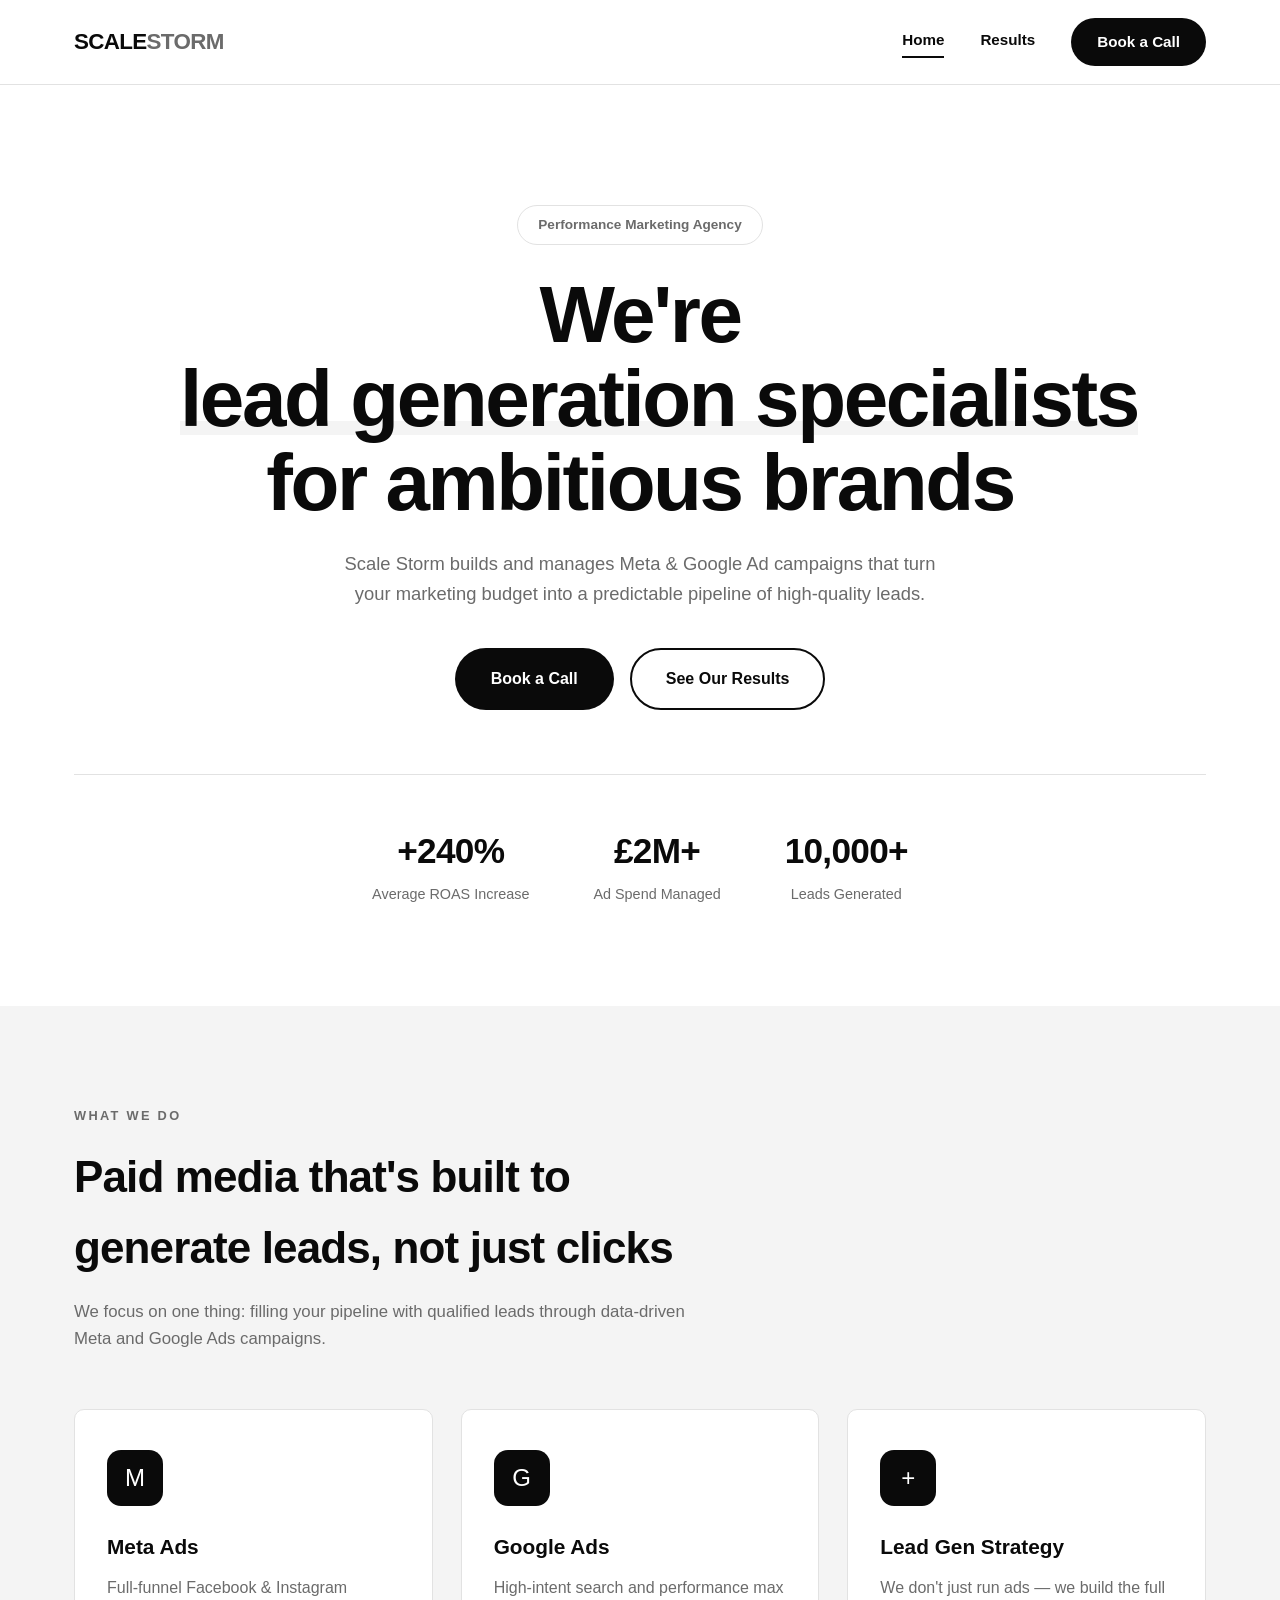
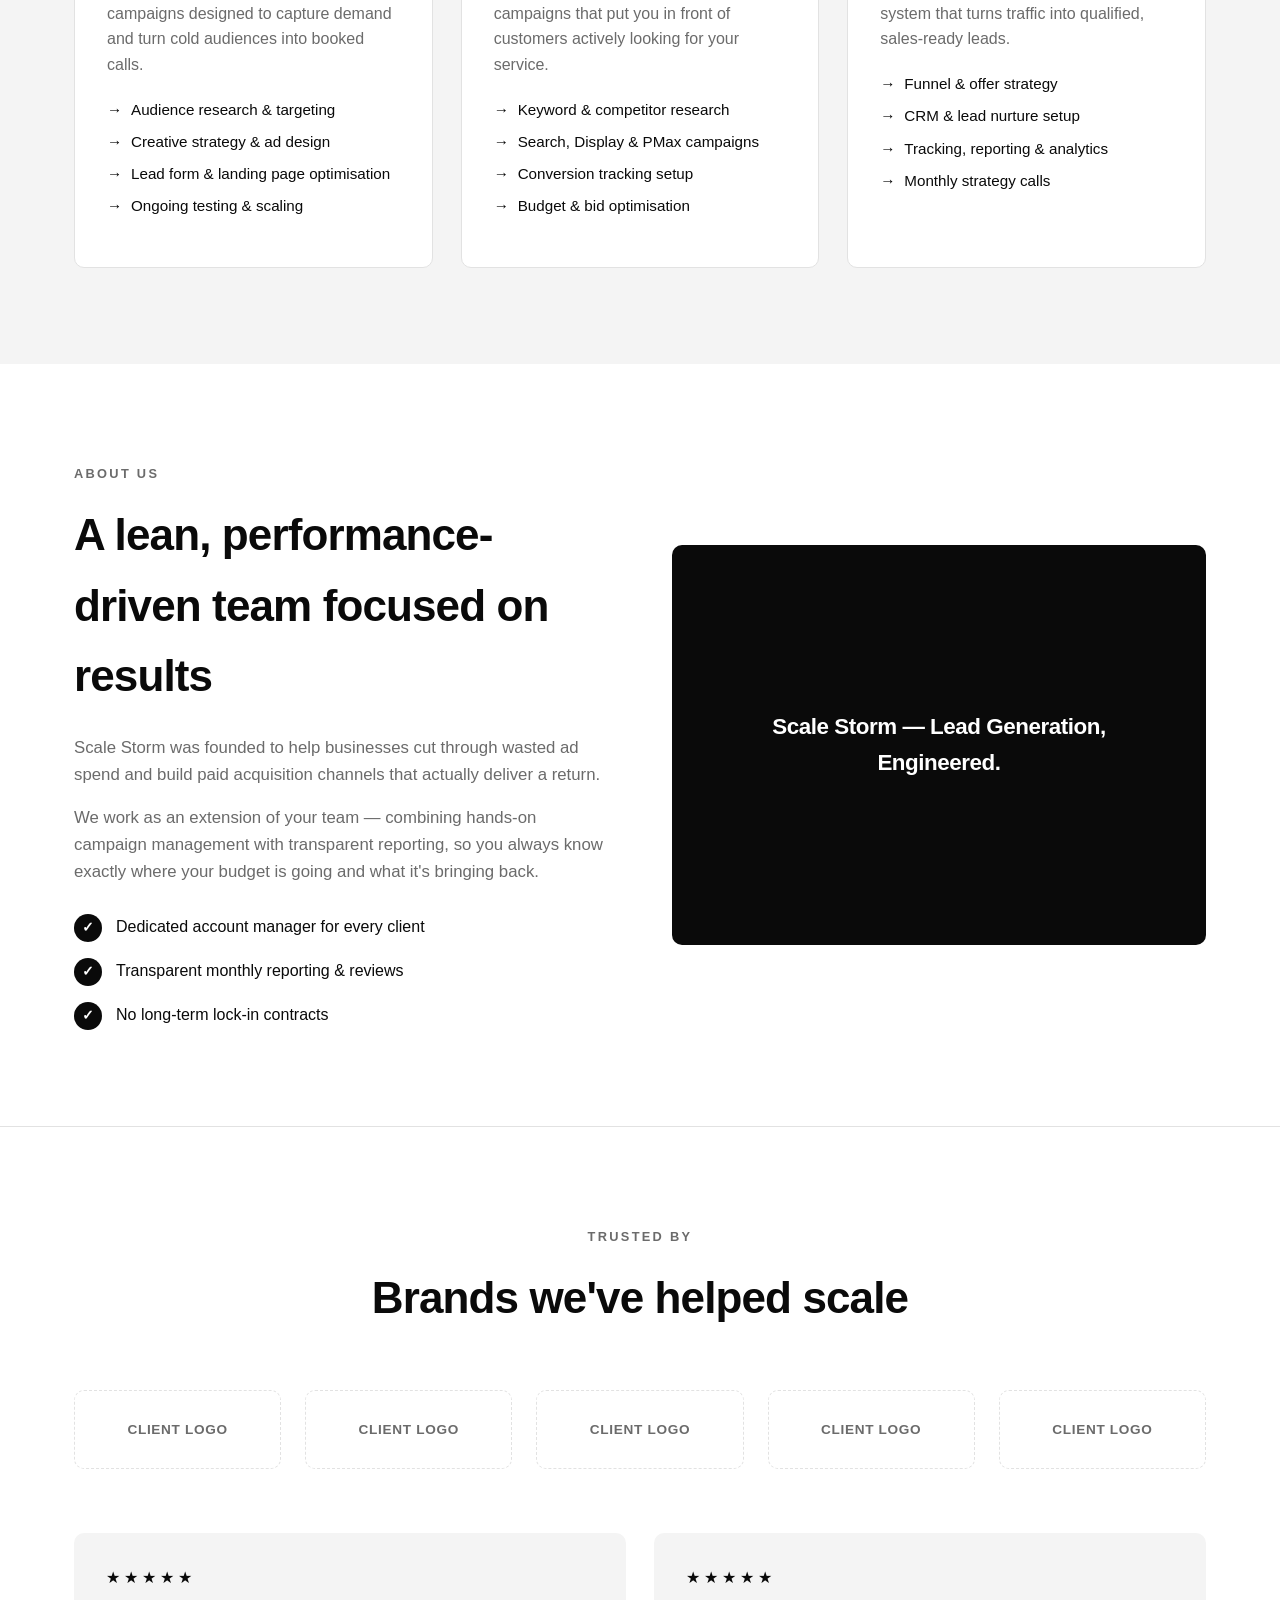
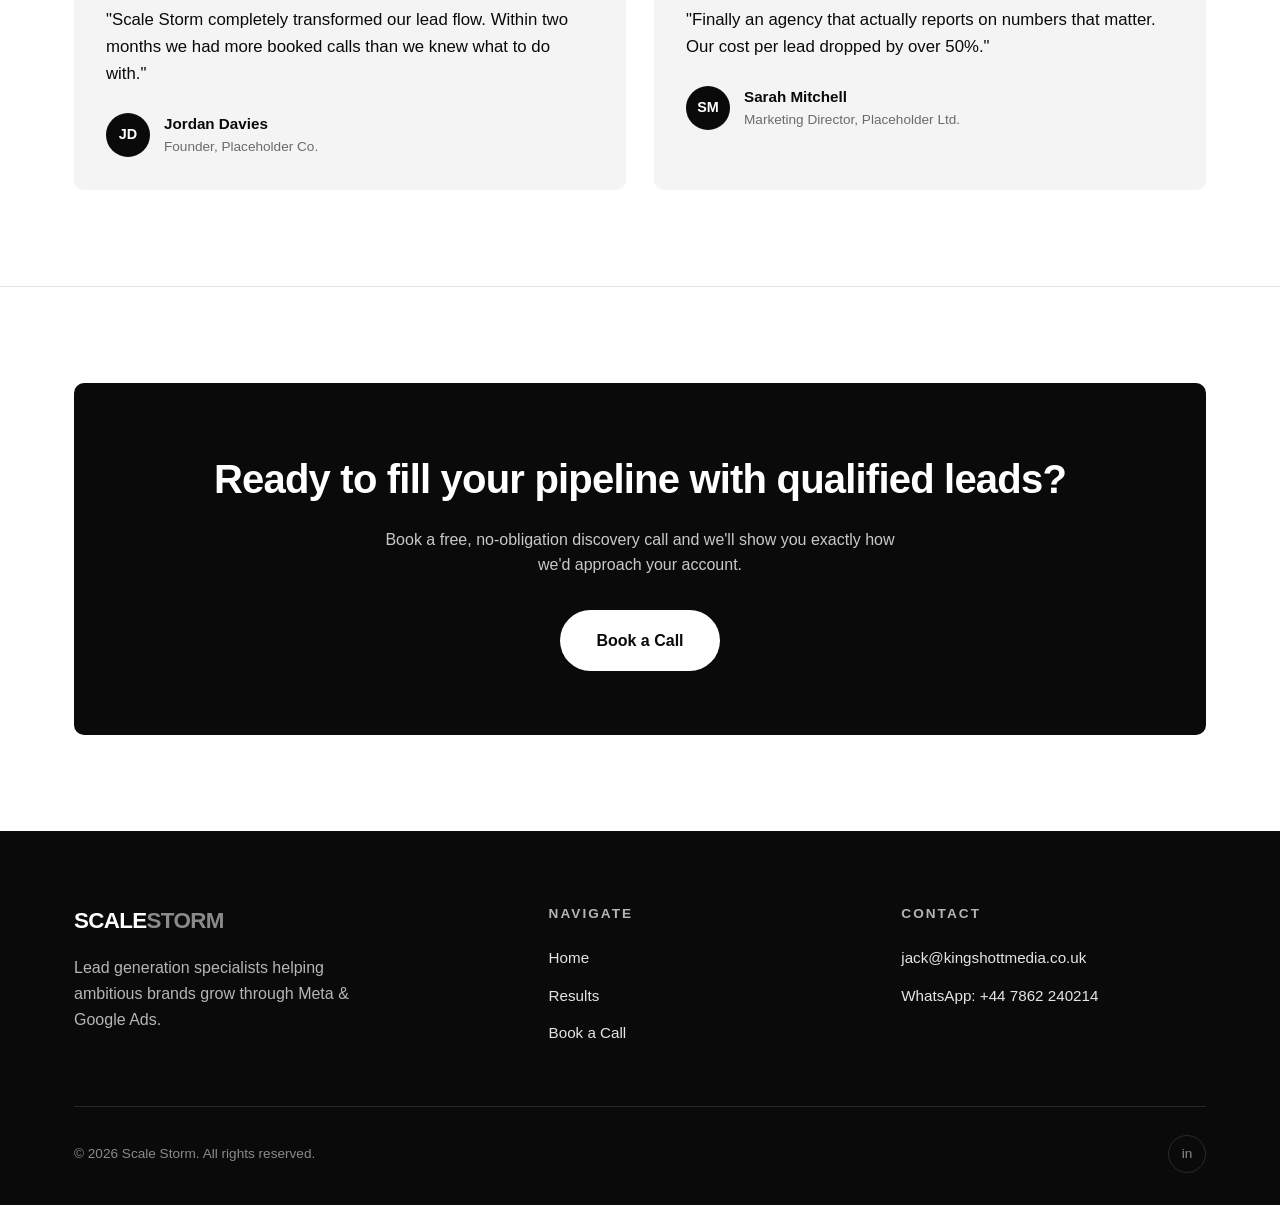
==== index.html @ 3251fc27 "Add Scale Storm marketing site (HTML/CSS/JS)" ====
<!DOCTYPE html>
<html lang="en">
<head>
  <meta charset="UTF-8" />
  <meta name="viewport" content="width=device-width, initial-scale=1.0" />
  <title>Scale Storm | Lead Generation Specialists</title>
  <meta name="description" content="Scale Storm is a lead generation agency specialising in Meta & Google Ads that turn ad spend into booked appointments." />
  <link rel="stylesheet" href="css/styles.css" />
</head>
<body>

  <!-- Header -->
  <header class="site-header">
    <nav class="navbar">
      <a href="index.html" class="logo">Scale<span>Storm</span></a>
      <div class="nav-links">
        <a href="index.html">Home</a>
        <a href="results.html">Results</a>
        <a href="book.html" class="btn btn-primary">Book a Call</a>
      </div>
      <button class="nav-toggle" aria-label="Toggle navigation">
        <span></span><span></span><span></span>
      </button>
    </nav>
  </header>

  <!-- Hero -->
  <section class="hero">
    <div class="container">
      <span class="hero-tag">Performance Marketing Agency</span>
      <h1>We're <span class="highlight">lead generation specialists</span> for ambitious brands</h1>
      <p class="hero-sub">
        Scale Storm builds and manages Meta &amp; Google Ad campaigns that turn your
        marketing budget into a predictable pipeline of high-quality leads.
      </p>
      <div class="hero-actions">
        <a href="book.html" class="btn btn-primary">Book a Call</a>
        <a href="results.html" class="btn btn-outline">See Our Results</a>
      </div>
      <div class="hero-stats">
        <div>
          <div class="stat-number">+240%</div>
          <div class="stat-label">Average ROAS Increase</div>
        </div>
        <div>
          <div class="stat-number">£2M+</div>
          <div class="stat-label">Ad Spend Managed</div>
        </div>
        <div>
          <div class="stat-number">10,000+</div>
          <div class="stat-label">Leads Generated</div>
        </div>
      </div>
    </div>
  </section>

  <!-- Services -->
  <section class="services" id="services">
    <div class="container">
      <div class="section-header">
        <span class="section-tag">What We Do</span>
        <h2>Paid media that's built to generate leads, not just clicks</h2>
        <p>
          We focus on one thing: filling your pipeline with qualified leads through
          data-driven Meta and Google Ads campaigns.
        </p>
      </div>

      <div class="services-grid">
        <div class="service-card">
          <div class="service-icon">M</div>
          <h3>Meta Ads</h3>
          <p>
            Full-funnel Facebook &amp; Instagram campaigns designed to capture demand
            and turn cold audiences into booked calls.
          </p>
          <ul>
            <li>Audience research &amp; targeting</li>
            <li>Creative strategy &amp; ad design</li>
            <li>Lead form &amp; landing page optimisation</li>
            <li>Ongoing testing &amp; scaling</li>
          </ul>
        </div>

        <div class="service-card">
          <div class="service-icon">G</div>
          <h3>Google Ads</h3>
          <p>
            High-intent search and performance max campaigns that put you in front
            of customers actively looking for your service.
          </p>
          <ul>
            <li>Keyword &amp; competitor research</li>
            <li>Search, Display &amp; PMax campaigns</li>
            <li>Conversion tracking setup</li>
            <li>Budget &amp; bid optimisation</li>
          </ul>
        </div>

        <div class="service-card">
          <div class="service-icon">+</div>
          <h3>Lead Gen Strategy</h3>
          <p>
            We don't just run ads — we build the full system that turns traffic into
            qualified, sales-ready leads.
          </p>
          <ul>
            <li>Funnel &amp; offer strategy</li>
            <li>CRM &amp; lead nurture setup</li>
            <li>Tracking, reporting &amp; analytics</li>
            <li>Monthly strategy calls</li>
          </ul>
        </div>
      </div>
    </div>
  </section>

  <!-- About -->
  <section class="about" id="about">
    <div class="container">
      <div class="about-grid">
        <div class="about-content">
          <span class="section-tag">About Us</span>
          <h2>A lean, performance-driven team focused on results</h2>
          <p>
            Scale Storm was founded to help businesses cut through wasted ad spend and
            build paid acquisition channels that actually deliver a return.
          </p>
          <p>
            We work as an extension of your team — combining hands-on campaign
            management with transparent reporting, so you always know exactly where
            your budget is going and what it's bringing back.
          </p>
          <div class="about-points">
            <div class="about-point">
              <span class="check">&#10003;</span>
              <span>Dedicated account manager for every client</span>
            </div>
            <div class="about-point">
              <span class="check">&#10003;</span>
              <span>Transparent monthly reporting &amp; reviews</span>
            </div>
            <div class="about-point">
              <span class="check">&#10003;</span>
              <span>No long-term lock-in contracts</span>
            </div>
          </div>
        </div>
        <div class="about-visual">
          Scale Storm — Lead Generation, Engineered.
        </div>
      </div>
    </div>
  </section>

  <!-- Logos / Testimonials -->
  <section class="logos">
    <div class="container">
      <div class="section-header center">
        <span class="section-tag">Trusted By</span>
        <h2>Brands we've helped scale</h2>
      </div>
      <div class="logos-grid">
        <div class="logo-placeholder">Client Logo</div>
        <div class="logo-placeholder">Client Logo</div>
        <div class="logo-placeholder">Client Logo</div>
        <div class="logo-placeholder">Client Logo</div>
        <div class="logo-placeholder">Client Logo</div>
      </div>

      <div class="testimonials">
        <div class="testimonial-card">
          <div class="stars">&#9733;&#9733;&#9733;&#9733;&#9733;</div>
          <p>
            "Scale Storm completely transformed our lead flow. Within two months we
            had more booked calls than we knew what to do with."
          </p>
          <div class="testimonial-author">
            <div class="author-avatar">JD</div>
            <div>
              <div class="author-name">Jordan Davies</div>
              <div class="author-role">Founder, Placeholder Co.</div>
            </div>
          </div>
        </div>

        <div class="testimonial-card">
          <div class="stars">&#9733;&#9733;&#9733;&#9733;&#9733;</div>
          <p>
            "Finally an agency that actually reports on numbers that matter. Our cost
            per lead dropped by over 50%."
          </p>
          <div class="testimonial-author">
            <div class="author-avatar">SM</div>
            <div>
              <div class="author-name">Sarah Mitchell</div>
              <div class="author-role">Marketing Director, Placeholder Ltd.</div>
            </div>
          </div>
        </div>
      </div>
    </div>
  </section>

  <!-- CTA -->
  <section class="cta">
    <div class="container">
      <div class="cta-banner">
        <h2>Ready to fill your pipeline with qualified leads?</h2>
        <p>Book a free, no-obligation discovery call and we'll show you exactly how we'd approach your account.</p>
        <a href="book.html" class="btn btn-light">Book a Call</a>
      </div>
    </div>
  </section>

  <!-- Footer -->
  <footer class="site-footer">
    <div class="container">
      <div class="footer-grid">
        <div class="footer-brand">
          <a href="index.html" class="logo">Scale<span>Storm</span></a>
          <p>Lead generation specialists helping ambitious brands grow through Meta &amp; Google Ads.</p>
        </div>
        <div class="footer-col">
          <h4>Navigate</h4>
          <ul>
            <li><a href="index.html">Home</a></li>
            <li><a href="results.html">Results</a></li>
            <li><a href="book.html">Book a Call</a></li>
          </ul>
        </div>
        <div class="footer-col">
          <h4>Contact</h4>
          <ul>
            <li><a href="mailto:jack@kingshottmedia.co.uk">jack@kingshottmedia.co.uk</a></li>
            <li><a href="https://wa.me/447862240214" target="_blank" rel="noopener">WhatsApp: +44 7862 240214</a></li>
          </ul>
        </div>
      </div>
      <div class="footer-bottom">
        <p>&copy; <span id="year"></span> Scale Storm. All rights reserved.</p>
        <div class="footer-socials">
          <a href="https://www.linkedin.com/in/jack-k-774316a1/" target="_blank" rel="noopener" aria-label="LinkedIn">in</a>
        </div>
      </div>
    </div>
  </footer>

  <script src="js/main.js"></script>
  <script>document.getElementById('year').textContent = new Date().getFullYear();</script>
</body>
</html>
---- css/styles.css ----
/* ===========================
   Scale Storm – Global Styles
   =========================== */

:root {
  --color-black: #0a0a0a;
  --color-dark: #161616;
  --color-grey: #6b6b6b;
  --color-light-grey: #f4f4f4;
  --color-border: #e2e2e2;
  --color-white: #ffffff;
  --max-width: 1180px;
  --radius: 10px;
  --transition: 0.25s ease;
  --font-main: 'Inter', -apple-system, BlinkMacSystemFont, 'Segoe UI', Roboto, Helvetica, Arial, sans-serif;
}

* {
  margin: 0;
  padding: 0;
  box-sizing: border-box;
}

html {
  scroll-behavior: smooth;
}

body {
  font-family: var(--font-main);
  color: var(--color-black);
  background: var(--color-white);
  line-height: 1.6;
  -webkit-font-smoothing: antialiased;
}

img {
  max-width: 100%;
  display: block;
}

a {
  text-decoration: none;
  color: inherit;
}

ul {
  list-style: none;
}

.container {
  max-width: var(--max-width);
  margin: 0 auto;
  padding: 0 24px;
}

section {
  padding: 96px 0;
}

.section-tag {
  display: inline-block;
  font-size: 0.8rem;
  letter-spacing: 0.18em;
  text-transform: uppercase;
  color: var(--color-grey);
  font-weight: 600;
  margin-bottom: 16px;
}

.section-header {
  max-width: 640px;
  margin-bottom: 56px;
}

.section-header h2 {
  font-size: clamp(2rem, 4vw, 2.75rem);
  font-weight: 800;
  letter-spacing: -0.02em;
  margin-bottom: 16px;
}

.section-header p {
  color: var(--color-grey);
  font-size: 1.05rem;
}

.center {
  text-align: center;
  margin-left: auto;
  margin-right: auto;
}

/* ===========================
   Buttons
   =========================== */

.btn {
  display: inline-flex;
  align-items: center;
  justify-content: center;
  gap: 8px;
  padding: 16px 34px;
  border-radius: 100px;
  font-weight: 600;
  font-size: 1rem;
  border: 2px solid transparent;
  cursor: pointer;
  transition: all var(--transition);
  white-space: nowrap;
}

.btn-primary {
  background: var(--color-black);
  color: var(--color-white);
}

.btn-primary:hover {
  background: var(--color-white);
  color: var(--color-black);
  border-color: var(--color-black);
}

.btn-outline {
  background: transparent;
  color: var(--color-black);
  border-color: var(--color-black);
}

.btn-outline:hover {
  background: var(--color-black);
  color: var(--color-white);
}

.btn-light {
  background: var(--color-white);
  color: var(--color-black);
}

.btn-light:hover {
  background: var(--color-black);
  color: var(--color-white);
  border-color: var(--color-white);
}

/* ===========================
   Header / Navbar
   =========================== */

.site-header {
  position: sticky;
  top: 0;
  z-index: 1000;
  background: rgba(255, 255, 255, 0.85);
  backdrop-filter: blur(12px);
  border-bottom: 1px solid var(--color-border);
}

.navbar {
  display: flex;
  align-items: center;
  justify-content: space-between;
  padding: 18px 24px;
  max-width: var(--max-width);
  margin: 0 auto;
}

.logo {
  font-size: 1.4rem;
  font-weight: 900;
  letter-spacing: -0.03em;
  text-transform: uppercase;
}

.logo span {
  color: var(--color-grey);
}

.nav-links {
  display: flex;
  align-items: center;
  gap: 36px;
}

.nav-links a {
  font-weight: 600;
  font-size: 0.95rem;
  position: relative;
  padding-bottom: 4px;
  transition: color var(--transition);
}

.nav-links a::after {
  content: '';
  position: absolute;
  left: 0;
  bottom: -2px;
  width: 0;
  height: 2px;
  background: var(--color-black);
  transition: width var(--transition);
}

.nav-links a:hover::after,
.nav-links a.active::after {
  width: 100%;
}

.nav-links .btn {
  padding: 10px 24px;
}

.nav-toggle {
  display: none;
  flex-direction: column;
  gap: 5px;
  background: none;
  border: none;
  cursor: pointer;
  padding: 8px;
}

.nav-toggle span {
  display: block;
  width: 24px;
  height: 2px;
  background: var(--color-black);
  transition: all var(--transition);
}

/* ===========================
   Hero
   =========================== */

.hero {
  padding: 120px 0 100px;
  text-align: center;
}

.hero-tag {
  display: inline-block;
  border: 1px solid var(--color-border);
  border-radius: 100px;
  padding: 8px 20px;
  font-size: 0.85rem;
  font-weight: 600;
  margin-bottom: 28px;
  color: var(--color-grey);
}

.hero h1 {
  font-size: clamp(2.6rem, 7vw, 5rem);
  font-weight: 900;
  letter-spacing: -0.03em;
  line-height: 1.05;
  max-width: 920px;
  margin: 0 auto 24px;
}

.hero h1 .highlight {
  position: relative;
  white-space: nowrap;
}

.hero h1 .highlight::after {
  content: '';
  position: absolute;
  left: 0;
  bottom: 8px;
  width: 100%;
  height: 14px;
  background: var(--color-light-grey);
  z-index: -1;
}

.hero-sub {
  max-width: 620px;
  margin: 0 auto 40px;
  font-size: 1.15rem;
  color: var(--color-grey);
}

.hero-actions {
  display: flex;
  justify-content: center;
  gap: 16px;
  flex-wrap: wrap;
  margin-bottom: 64px;
}

.hero-stats {
  display: flex;
  justify-content: center;
  gap: 64px;
  flex-wrap: wrap;
  border-top: 1px solid var(--color-border);
  padding-top: 48px;
}

.hero-stats .stat-number {
  font-size: 2.2rem;
  font-weight: 900;
  letter-spacing: -0.02em;
}

.hero-stats .stat-label {
  color: var(--color-grey);
  font-size: 0.9rem;
  margin-top: 4px;
}

/* ===========================
   Services
   =========================== */

.services {
  background: var(--color-light-grey);
}

.services-grid {
  display: grid;
  grid-template-columns: repeat(auto-fit, minmax(280px, 1fr));
  gap: 28px;
}

.service-card {
  background: var(--color-white);
  border: 1px solid var(--color-border);
  border-radius: var(--radius);
  padding: 40px 32px;
  transition: transform var(--transition), box-shadow var(--transition);
}

.service-card:hover {
  transform: translateY(-6px);
  box-shadow: 0 16px 40px rgba(0, 0, 0, 0.08);
}

.service-icon {
  width: 56px;
  height: 56px;
  border-radius: 14px;
  background: var(--color-black);
  color: var(--color-white);
  display: flex;
  align-items: center;
  justify-content: center;
  font-size: 1.5rem;
  margin-bottom: 24px;
}

.service-card h3 {
  font-size: 1.3rem;
  font-weight: 800;
  margin-bottom: 12px;
}

.service-card p {
  color: var(--color-grey);
  margin-bottom: 20px;
}

.service-card ul li {
  position: relative;
  padding-left: 24px;
  margin-bottom: 8px;
  font-size: 0.95rem;
}

.service-card ul li::before {
  content: '\2192';
  position: absolute;
  left: 0;
  font-weight: 700;
}

/* ===========================
   About
   =========================== */

.about-grid {
  display: grid;
  grid-template-columns: 1fr 1fr;
  gap: 64px;
  align-items: center;
}

.about-content h2 {
  font-size: clamp(2rem, 4vw, 2.75rem);
  font-weight: 800;
  letter-spacing: -0.02em;
  margin-bottom: 24px;
}

.about-content p {
  color: var(--color-grey);
  margin-bottom: 16px;
  font-size: 1.05rem;
}

.about-points {
  margin-top: 28px;
  display: grid;
  gap: 16px;
}

.about-point {
  display: flex;
  align-items: flex-start;
  gap: 14px;
}

.about-point .check {
  flex-shrink: 0;
  width: 28px;
  height: 28px;
  border-radius: 50%;
  background: var(--color-black);
  color: var(--color-white);
  display: flex;
  align-items: center;
  justify-content: center;
  font-size: 0.85rem;
  font-weight: 700;
}

.about-visual {
  background: var(--color-black);
  border-radius: var(--radius);
  aspect-ratio: 4 / 3;
  display: flex;
  align-items: center;
  justify-content: center;
  color: var(--color-white);
  font-weight: 900;
  font-size: 1.4rem;
  letter-spacing: -0.02em;
  text-align: center;
  padding: 40px;
}

/* ===========================
   Logos / Testimonials
   =========================== */

.logos {
  border-top: 1px solid var(--color-border);
  border-bottom: 1px solid var(--color-border);
}

.logos-grid {
  display: grid;
  grid-template-columns: repeat(auto-fit, minmax(140px, 1fr));
  gap: 24px;
  align-items: center;
}

.logo-placeholder {
  border: 1px dashed var(--color-border);
  border-radius: var(--radius);
  padding: 28px 16px;
  text-align: center;
  font-weight: 700;
  color: var(--color-grey);
  letter-spacing: 0.05em;
  text-transform: uppercase;
  font-size: 0.85rem;
}

.testimonials {
  margin-top: 64px;
  display: grid;
  grid-template-columns: repeat(auto-fit, minmax(300px, 1fr));
  gap: 28px;
}

.testimonial-card {
  background: var(--color-light-grey);
  border-radius: var(--radius);
  padding: 32px;
}

.testimonial-card .stars {
  color: var(--color-black);
  margin-bottom: 16px;
  letter-spacing: 4px;
}

.testimonial-card p {
  font-size: 1.05rem;
  margin-bottom: 24px;
}

.testimonial-author {
  display: flex;
  align-items: center;
  gap: 14px;
}

.author-avatar {
  width: 44px;
  height: 44px;
  border-radius: 50%;
  background: var(--color-black);
  color: var(--color-white);
  display: flex;
  align-items: center;
  justify-content: center;
  font-weight: 700;
  font-size: 0.9rem;
  flex-shrink: 0;
}

.author-name {
  font-weight: 700;
  font-size: 0.95rem;
}

.author-role {
  color: var(--color-grey);
  font-size: 0.85rem;
}

/* ===========================
   CTA Banner
   =========================== */

.cta-banner {
  background: var(--color-black);
  color: var(--color-white);
  border-radius: var(--radius);
  padding: 64px 40px;
  text-align: center;
}

.cta-banner h2 {
  font-size: clamp(1.8rem, 4vw, 2.5rem);
  font-weight: 800;
  letter-spacing: -0.02em;
  margin-bottom: 16px;
}

.cta-banner p {
  color: #c9c9c9;
  max-width: 540px;
  margin: 0 auto 32px;
}

/* ===========================
   Page Hero (inner pages)
   =========================== */

.page-hero {
  padding: 80px 0 60px;
  text-align: center;
  border-bottom: 1px solid var(--color-border);
}

.page-hero h1 {
  font-size: clamp(2.4rem, 6vw, 3.8rem);
  font-weight: 900;
  letter-spacing: -0.03em;
  margin-bottom: 16px;
}

.page-hero p {
  max-width: 600px;
  margin: 0 auto;
  color: var(--color-grey);
  font-size: 1.1rem;
}

/* ===========================
   Stat Highlights (Results)
   =========================== */

.stats-grid {
  display: grid;
  grid-template-columns: repeat(auto-fit, minmax(220px, 1fr));
  gap: 24px;
}

.stat-card {
  border: 1px solid var(--color-border);
  border-radius: var(--radius);
  padding: 36px 24px;
  text-align: center;
}

.stat-card .stat-number {
  font-size: 2.6rem;
  font-weight: 900;
  letter-spacing: -0.02em;
  margin-bottom: 8px;
}

.stat-card .stat-label {
  color: var(--color-grey);
  font-size: 0.95rem;
}

/* ===========================
   Case Studies
   =========================== */

.case-studies {
  background: var(--color-light-grey);
}

.case-grid {
  display: grid;
  grid-template-columns: repeat(auto-fit, minmax(340px, 1fr));
  gap: 28px;
}

.case-card {
  background: var(--color-white);
  border: 1px solid var(--color-border);
  border-radius: var(--radius);
  overflow: hidden;
  display: flex;
  flex-direction: column;
}

.case-card-header {
  background: var(--color-black);
  color: var(--color-white);
  padding: 28px 32px;
}

.case-card-header .industry-tag {
  font-size: 0.75rem;
  text-transform: uppercase;
  letter-spacing: 0.15em;
  color: #b5b5b5;
  margin-bottom: 8px;
  display: block;
}

.case-card-header h3 {
  font-size: 1.4rem;
  font-weight: 800;
}

.case-card-body {
  padding: 32px;
  flex: 1;
  display: flex;
  flex-direction: column;
  gap: 20px;
}

.case-block h4 {
  font-size: 0.8rem;
  text-transform: uppercase;
  letter-spacing: 0.12em;
  color: var(--color-grey);
  margin-bottom: 8px;
  font-weight: 700;
}

.case-block p {
  font-size: 0.98rem;
}

.case-metrics {
  display: grid;
  grid-template-columns: repeat(3, 1fr);
  gap: 12px;
  margin-top: auto;
  padding-top: 20px;
  border-top: 1px solid var(--color-border);
}

.case-metric {
  text-align: center;
}

.case-metric .metric-number {
  font-size: 1.4rem;
  font-weight: 900;
  letter-spacing: -0.02em;
}

.case-metric .metric-label {
  font-size: 0.78rem;
  color: var(--color-grey);
  margin-top: 2px;
}

/* ===========================
   Booking page
   =========================== */

.booking-section {
  padding-top: 64px;
}

.booking-grid {
  display: grid;
  grid-template-columns: 1fr 1.4fr;
  gap: 48px;
  align-items: start;
}

.booking-info h2 {
  font-size: clamp(1.8rem, 4vw, 2.4rem);
  font-weight: 800;
  letter-spacing: -0.02em;
  margin-bottom: 20px;
}

.booking-info p {
  color: var(--color-grey);
  margin-bottom: 24px;
}

.booking-list {
  display: grid;
  gap: 16px;
  margin-bottom: 32px;
}

.booking-list li {
  display: flex;
  align-items: flex-start;
  gap: 14px;
  font-weight: 600;
}

.booking-list .check {
  flex-shrink: 0;
  width: 28px;
  height: 28px;
  border-radius: 50%;
  background: var(--color-black);
  color: var(--color-white);
  display: flex;
  align-items: center;
  justify-content: center;
  font-size: 0.85rem;
  font-weight: 700;
}

.calendly-wrapper {
  border: 1px solid var(--color-border);
  border-radius: var(--radius);
  overflow: hidden;
  min-height: 700px;
}

.calendly-inline-widget {
  min-width: 280px;
  height: 700px;
}

/* ===========================
   Footer
   =========================== */

.site-footer {
  background: var(--color-black);
  color: var(--color-white);
  padding: 72px 0 32px;
}

.footer-grid {
  display: grid;
  grid-template-columns: 1.4fr 1fr 1fr;
  gap: 48px;
  margin-bottom: 48px;
}

.footer-brand .logo {
  color: var(--color-white);
  margin-bottom: 16px;
  display: inline-block;
}

.footer-brand .logo span {
  color: #8a8a8a;
}

.footer-brand p {
  color: #b5b5b5;
  max-width: 320px;
}

.footer-col h4 {
  font-size: 0.85rem;
  text-transform: uppercase;
  letter-spacing: 0.15em;
  margin-bottom: 20px;
  color: #b5b5b5;
}

.footer-col ul li {
  margin-bottom: 12px;
}

.footer-col a {
  color: #e5e5e5;
  transition: color var(--transition);
  font-size: 0.95rem;
}

.footer-col a:hover {
  color: var(--color-white);
  text-decoration: underline;
}

.footer-bottom {
  border-top: 1px solid #2a2a2a;
  padding-top: 28px;
  display: flex;
  justify-content: space-between;
  align-items: center;
  flex-wrap: wrap;
  gap: 16px;
  color: #8a8a8a;
  font-size: 0.85rem;
}

.footer-socials {
  display: flex;
  gap: 16px;
}

.footer-socials a {
  width: 38px;
  height: 38px;
  border: 1px solid #2a2a2a;
  border-radius: 50%;
  display: flex;
  align-items: center;
  justify-content: center;
  transition: all var(--transition);
}

.footer-socials a:hover {
  background: var(--color-white);
  color: var(--color-black);
}

/* ===========================
   Responsive
   =========================== */

@media (max-width: 900px) {
  .about-grid,
  .booking-grid {
    grid-template-columns: 1fr;
  }

  .about-visual {
    order: -1;
  }

  .footer-grid {
    grid-template-columns: 1fr 1fr;
  }

  .footer-brand {
    grid-column: span 2;
  }
}

@media (max-width: 768px) {
  section {
    padding: 64px 0;
  }

  .nav-toggle {
    display: flex;
  }

  .nav-links {
    position: absolute;
    top: 100%;
    left: 0;
    right: 0;
    background: var(--color-white);
    border-bottom: 1px solid var(--color-border);
    flex-direction: column;
    align-items: flex-start;
    gap: 0;
    padding: 0;
    max-height: 0;
    overflow: hidden;
    transition: max-height var(--transition);
  }

  .nav-links.open {
    max-height: 320px;
  }

  .nav-links a,
  .nav-links .btn {
    width: 100%;
    padding: 18px 24px;
    border-bottom: 1px solid var(--color-border);
    border-radius: 0;
  }

  .nav-links .btn {
    justify-content: flex-start;
  }

  .hero {
    padding: 72px 0 56px;
  }

  .hero-stats {
    gap: 36px;
  }

  .footer-grid {
    grid-template-columns: 1fr;
  }

  .footer-brand {
    grid-column: span 1;
  }

  .footer-bottom {
    flex-direction: column;
    align-items: flex-start;
  }

  .case-metrics {
    grid-template-columns: repeat(3, 1fr);
  }
}
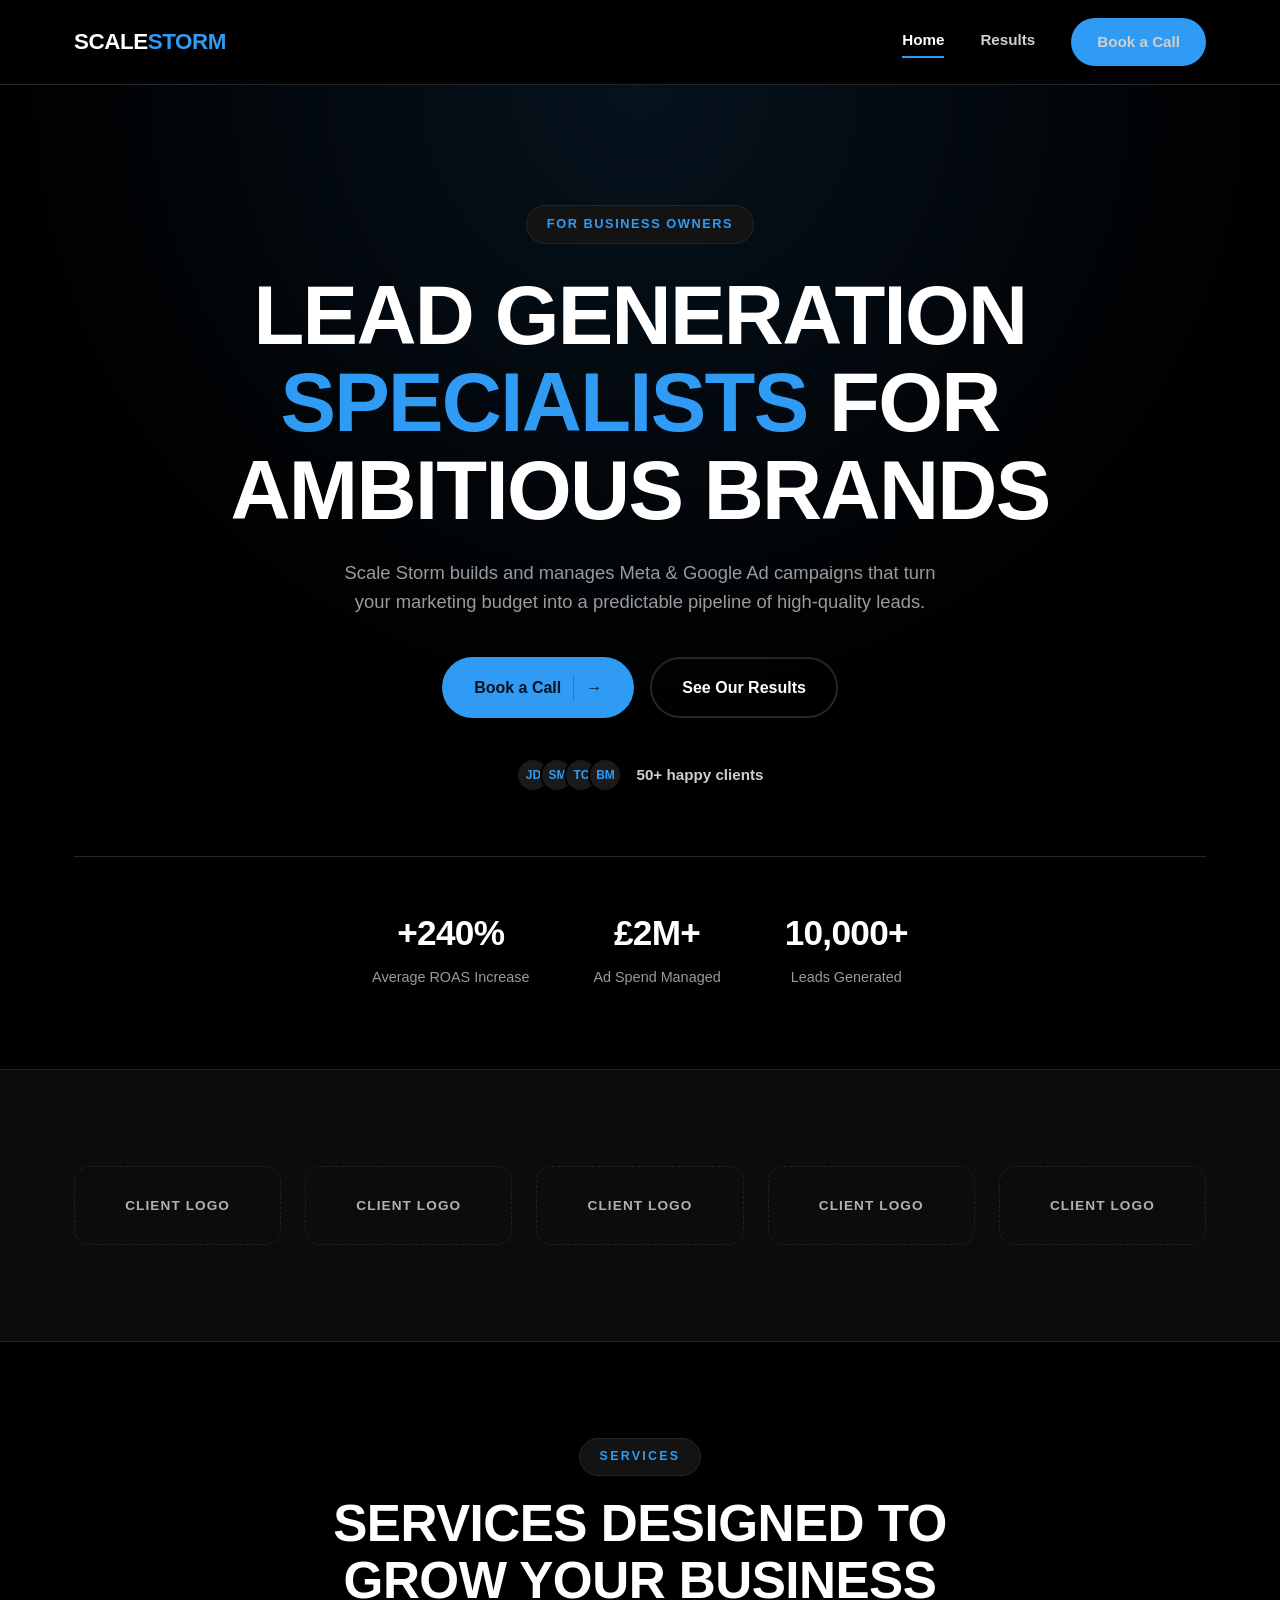
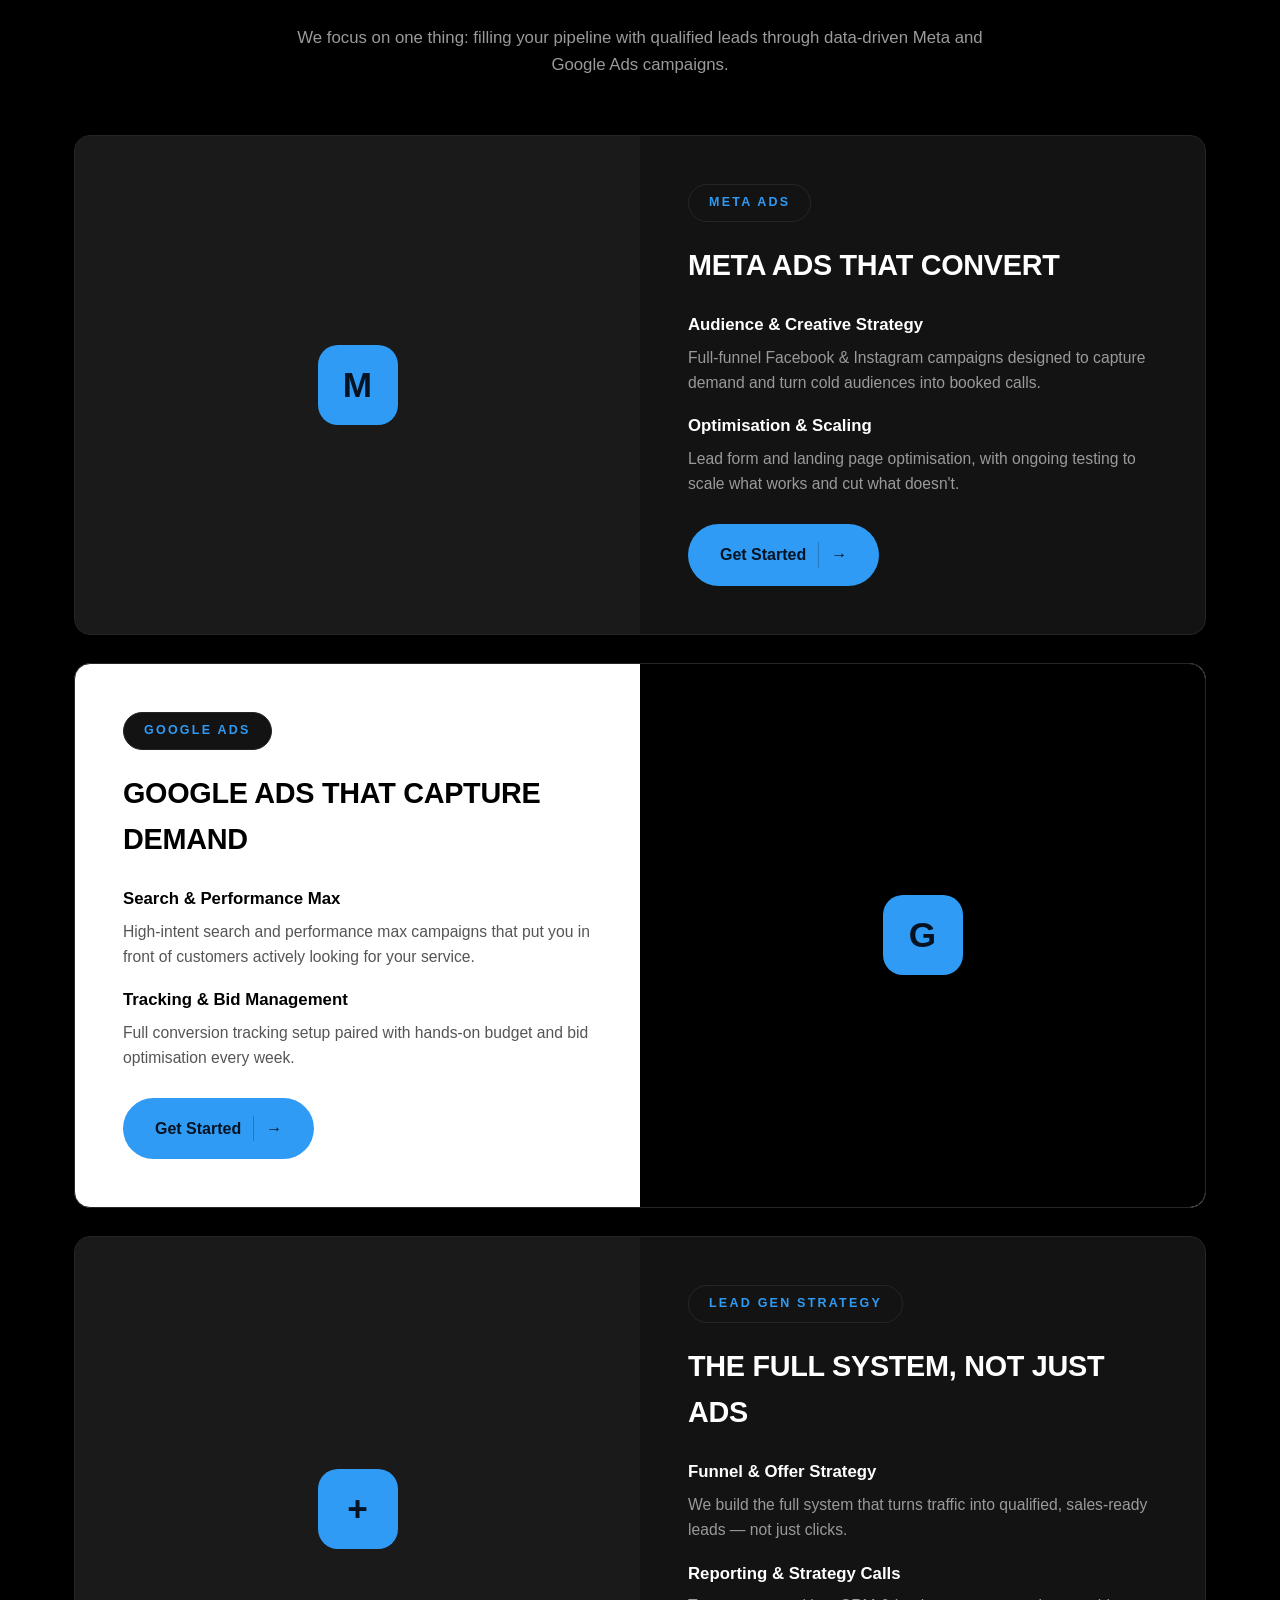
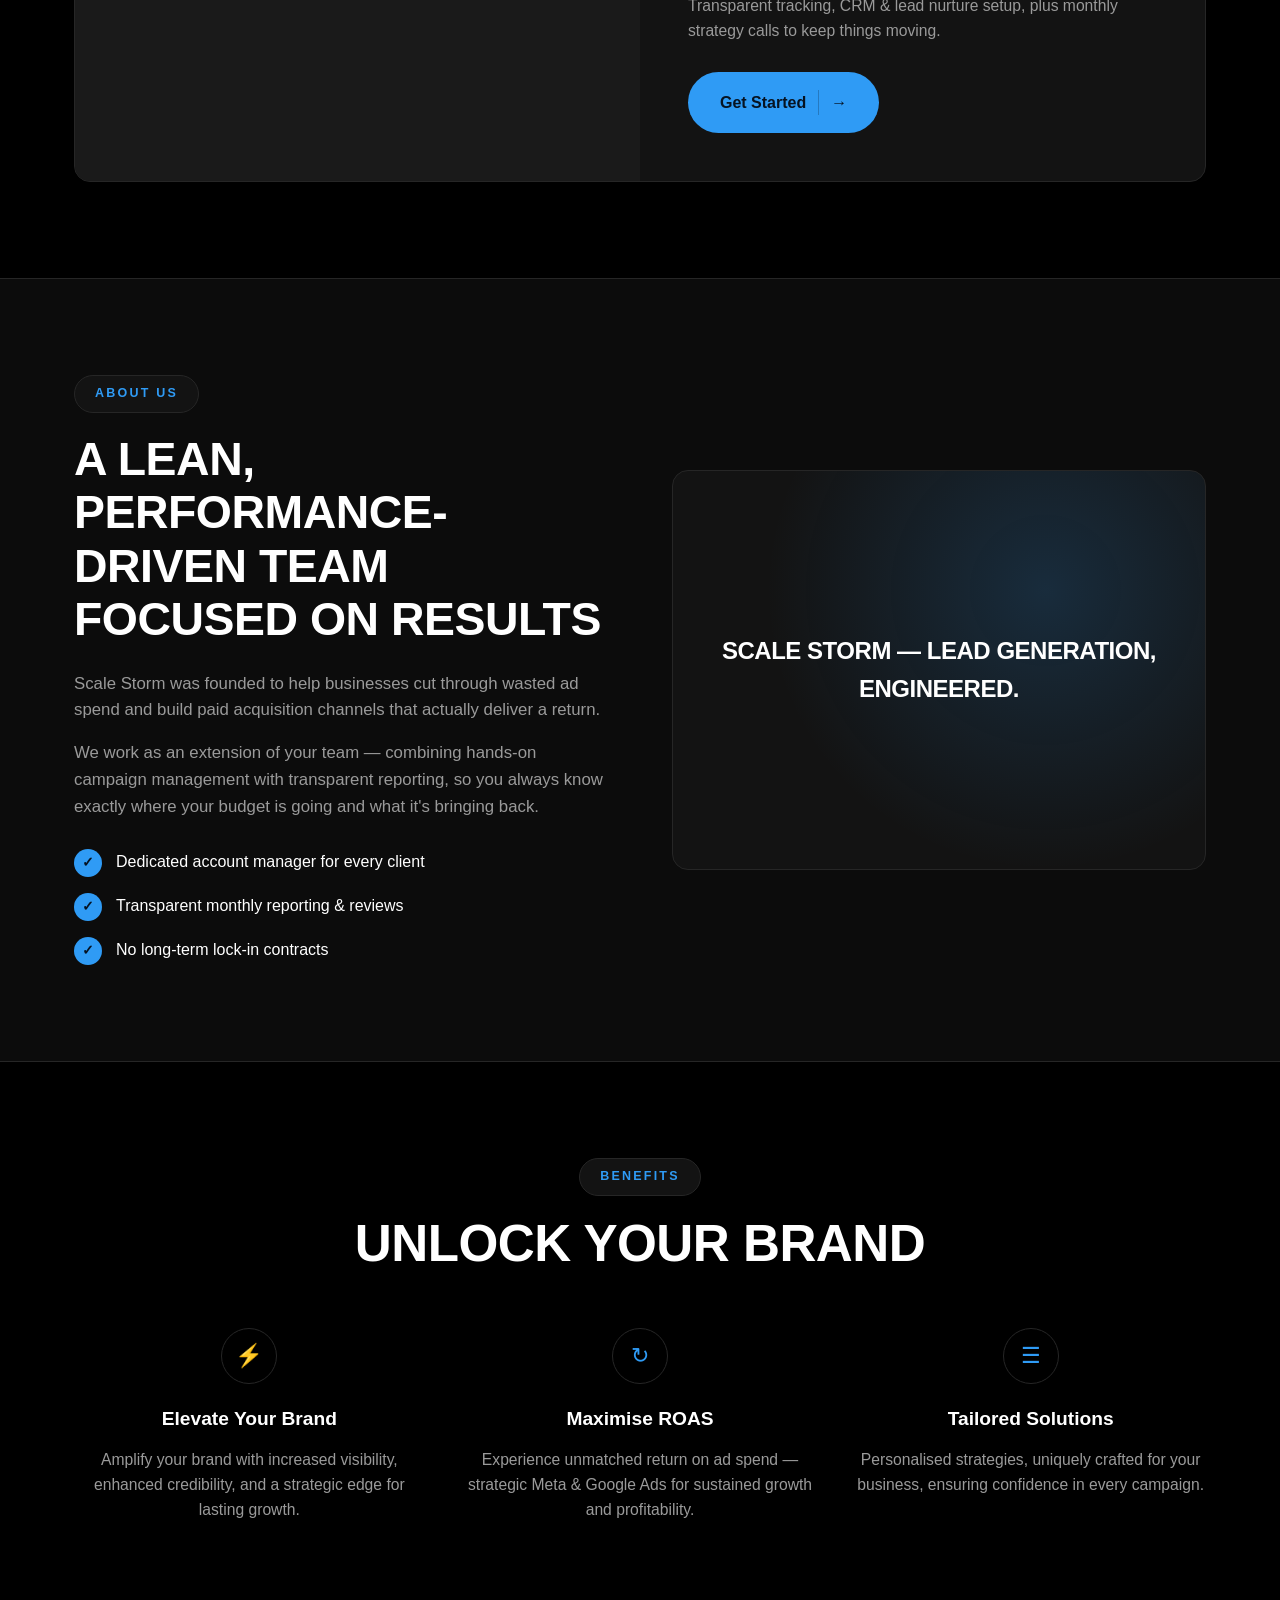
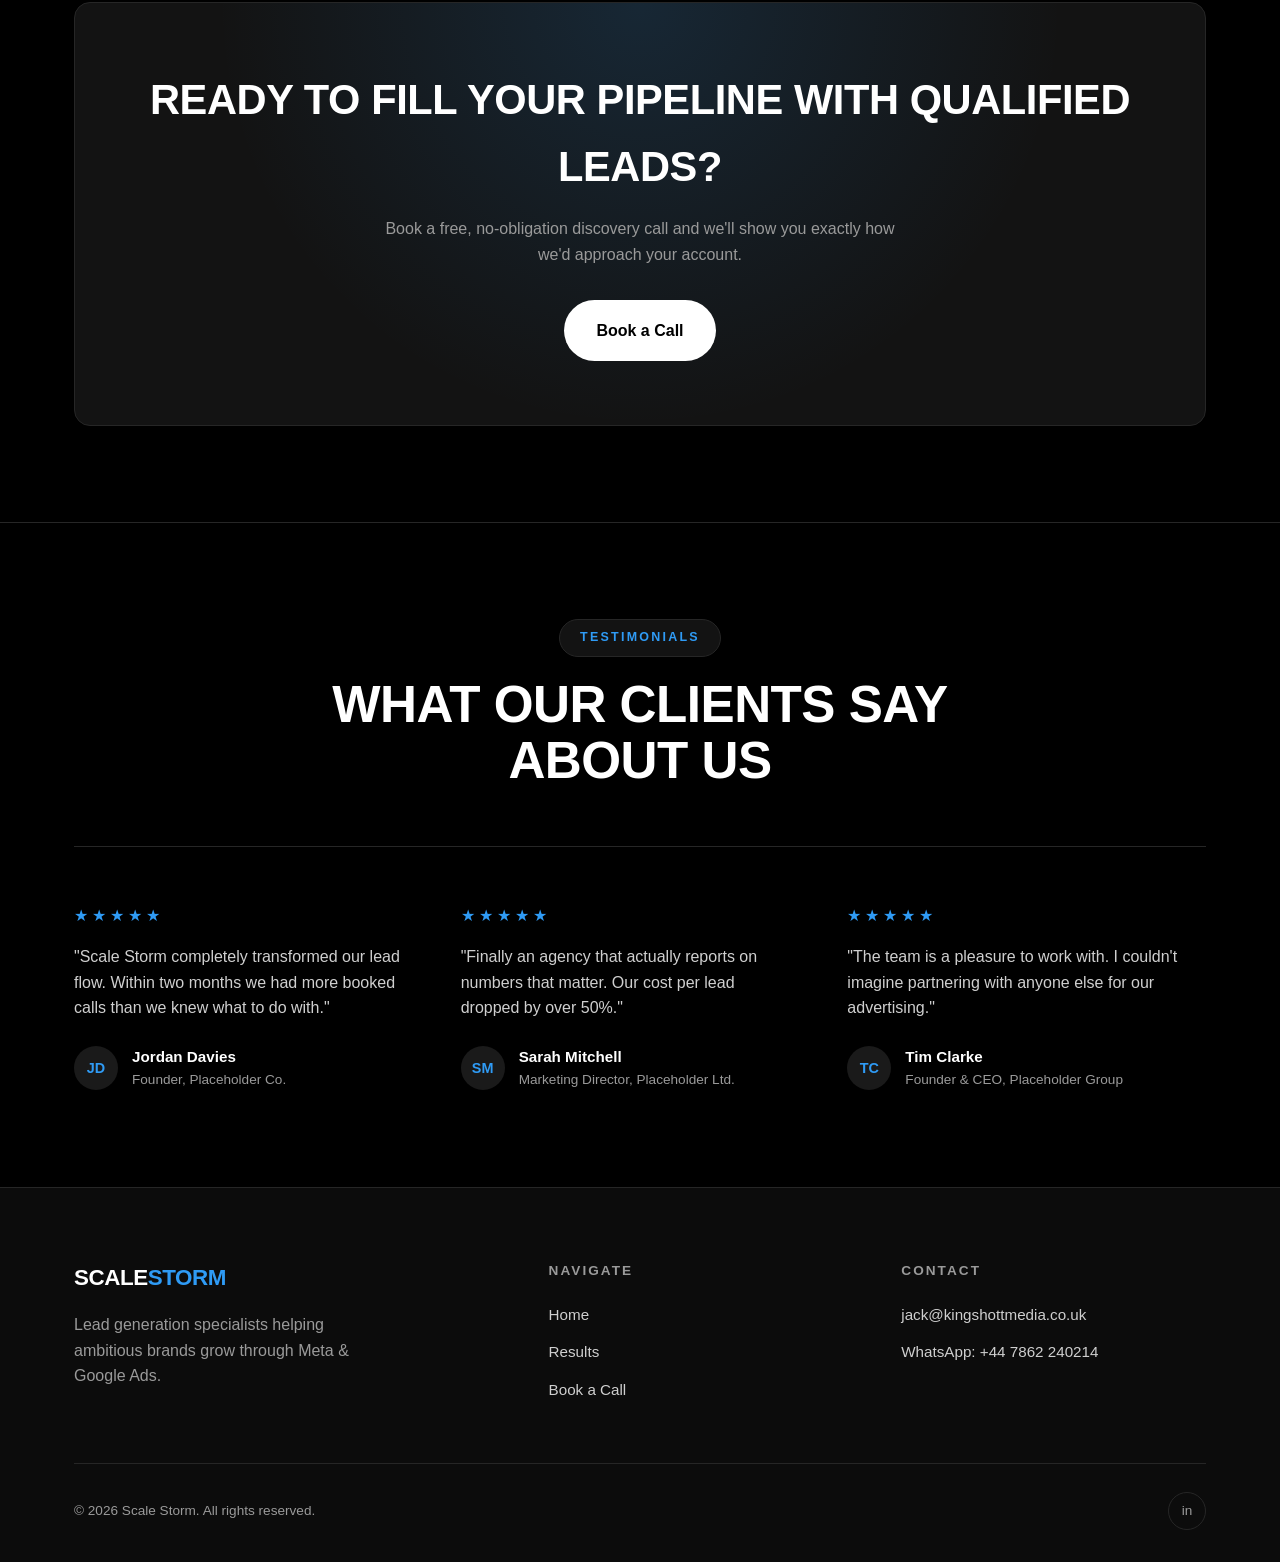
==== commit 90ebbaea: "Redesign site with dark ADPT-inspired theme and blue accent" ====
--- a/index.html
+++ b/index.html
@@ -27,15 +27,24 @@
   <!-- Hero -->
   <section class="hero">
     <div class="container">
-      <span class="hero-tag">Performance Marketing Agency</span>
-      <h1>We're <span class="highlight">lead generation specialists</span> for ambitious brands</h1>
+      <span class="hero-tag">For Business Owners</span>
+      <h1>Lead generation <span class="highlight">specialists</span> for ambitious brands</h1>
       <p class="hero-sub">
         Scale Storm builds and manages Meta &amp; Google Ad campaigns that turn your
         marketing budget into a predictable pipeline of high-quality leads.
       </p>
       <div class="hero-actions">
-        <a href="book.html" class="btn btn-primary">Book a Call</a>
+        <a href="book.html" class="btn btn-primary">Book a Call <span class="arrow">&#8594;</span></a>
         <a href="results.html" class="btn btn-outline">See Our Results</a>
+      </div>
+      <div class="hero-clients">
+        <div class="avatar-stack">
+          <span>JD</span>
+          <span>SM</span>
+          <span>TC</span>
+          <span>BM</span>
+        </div>
+        <span>50+ happy clients</span>
       </div>
       <div class="hero-stats">
         <div>
@@ -54,62 +63,75 @@
     </div>
   </section>
 
+  <!-- Logos -->
+  <section class="logos">
+    <div class="container">
+      <div class="logos-grid">
+        <div class="logo-placeholder">Client Logo</div>
+        <div class="logo-placeholder">Client Logo</div>
+        <div class="logo-placeholder">Client Logo</div>
+        <div class="logo-placeholder">Client Logo</div>
+        <div class="logo-placeholder">Client Logo</div>
+      </div>
+    </div>
+  </section>
+
   <!-- Services -->
   <section class="services" id="services">
     <div class="container">
       <div class="section-header">
-        <span class="section-tag">What We Do</span>
-        <h2>Paid media that's built to generate leads, not just clicks</h2>
+        <span class="section-tag">Services</span>
+        <h2>Services Designed To Grow Your Business</h2>
         <p>
           We focus on one thing: filling your pipeline with qualified leads through
           data-driven Meta and Google Ads campaigns.
         </p>
       </div>
 
-      <div class="services-grid">
-        <div class="service-card">
-          <div class="service-icon">M</div>
-          <h3>Meta Ads</h3>
-          <p>
-            Full-funnel Facebook &amp; Instagram campaigns designed to capture demand
-            and turn cold audiences into booked calls.
-          </p>
-          <ul>
-            <li>Audience research &amp; targeting</li>
-            <li>Creative strategy &amp; ad design</li>
-            <li>Lead form &amp; landing page optimisation</li>
-            <li>Ongoing testing &amp; scaling</li>
-          </ul>
-        </div>
-
-        <div class="service-card">
-          <div class="service-icon">G</div>
-          <h3>Google Ads</h3>
-          <p>
-            High-intent search and performance max campaigns that put you in front
-            of customers actively looking for your service.
-          </p>
-          <ul>
-            <li>Keyword &amp; competitor research</li>
-            <li>Search, Display &amp; PMax campaigns</li>
-            <li>Conversion tracking setup</li>
-            <li>Budget &amp; bid optimisation</li>
-          </ul>
-        </div>
-
-        <div class="service-card">
-          <div class="service-icon">+</div>
-          <h3>Lead Gen Strategy</h3>
-          <p>
-            We don't just run ads — we build the full system that turns traffic into
-            qualified, sales-ready leads.
-          </p>
-          <ul>
-            <li>Funnel &amp; offer strategy</li>
-            <li>CRM &amp; lead nurture setup</li>
-            <li>Tracking, reporting &amp; analytics</li>
-            <li>Monthly strategy calls</li>
-          </ul>
+      <div class="services-stack">
+        <div class="service-row dark">
+          <div class="service-visual">
+            <div class="service-icon">M</div>
+          </div>
+          <div class="service-content">
+            <span class="section-tag">Meta Ads</span>
+            <h3>Meta Ads That Convert</h3>
+            <h4>Audience &amp; Creative Strategy</h4>
+            <p>Full-funnel Facebook &amp; Instagram campaigns designed to capture demand and turn cold audiences into booked calls.</p>
+            <h4>Optimisation &amp; Scaling</h4>
+            <p>Lead form and landing page optimisation, with ongoing testing to scale what works and cut what doesn't.</p>
+            <a href="book.html" class="btn btn-primary">Get Started <span class="arrow">&#8594;</span></a>
+          </div>
+        </div>
+
+        <div class="service-row light">
+          <div class="service-content">
+            <span class="section-tag">Google Ads</span>
+            <h3>Google Ads That Capture Demand</h3>
+            <h4>Search &amp; Performance Max</h4>
+            <p>High-intent search and performance max campaigns that put you in front of customers actively looking for your service.</p>
+            <h4>Tracking &amp; Bid Management</h4>
+            <p>Full conversion tracking setup paired with hands-on budget and bid optimisation every week.</p>
+            <a href="book.html" class="btn btn-primary">Get Started <span class="arrow">&#8594;</span></a>
+          </div>
+          <div class="service-visual">
+            <div class="service-icon">G</div>
+          </div>
+        </div>
+
+        <div class="service-row dark">
+          <div class="service-visual">
+            <div class="service-icon">+</div>
+          </div>
+          <div class="service-content">
+            <span class="section-tag">Lead Gen Strategy</span>
+            <h3>The Full System, Not Just Ads</h3>
+            <h4>Funnel &amp; Offer Strategy</h4>
+            <p>We build the full system that turns traffic into qualified, sales-ready leads — not just clicks.</p>
+            <h4>Reporting &amp; Strategy Calls</h4>
+            <p>Transparent tracking, CRM &amp; lead nurture setup, plus monthly strategy calls to keep things moving.</p>
+            <a href="book.html" class="btn btn-primary">Get Started <span class="arrow">&#8594;</span></a>
+          </div>
         </div>
       </div>
     </div>
@@ -121,7 +143,7 @@
       <div class="about-grid">
         <div class="about-content">
           <span class="section-tag">About Us</span>
-          <h2>A lean, performance-driven team focused on results</h2>
+          <h2>A Lean, Performance-Driven Team Focused On Results</h2>
           <p>
             Scale Storm was founded to help businesses cut through wasted ad spend and
             build paid acquisition channels that actually deliver a return.
@@ -153,21 +175,46 @@
     </div>
   </section>
 
-  <!-- Logos / Testimonials -->
-  <section class="logos">
-    <div class="container">
-      <div class="section-header center">
-        <span class="section-tag">Trusted By</span>
-        <h2>Brands we've helped scale</h2>
-      </div>
-      <div class="logos-grid">
-        <div class="logo-placeholder">Client Logo</div>
-        <div class="logo-placeholder">Client Logo</div>
-        <div class="logo-placeholder">Client Logo</div>
-        <div class="logo-placeholder">Client Logo</div>
-        <div class="logo-placeholder">Client Logo</div>
-      </div>
-
+  <!-- Benefits -->
+  <section class="benefits">
+    <div class="container">
+      <div class="section-header">
+        <span class="section-tag">Benefits</span>
+        <h2>Unlock Your Brand</h2>
+      </div>
+      <div class="benefits-grid">
+        <div class="benefit-item">
+          <div class="benefit-icon">&#9889;</div>
+          <h3>Elevate Your Brand</h3>
+          <p>Amplify your brand with increased visibility, enhanced credibility, and a strategic edge for lasting growth.</p>
+        </div>
+        <div class="benefit-item">
+          <div class="benefit-icon">&#8635;</div>
+          <h3>Maximise ROAS</h3>
+          <p>Experience unmatched return on ad spend — strategic Meta &amp; Google Ads for sustained growth and profitability.</p>
+        </div>
+        <div class="benefit-item">
+          <div class="benefit-icon">&#9776;</div>
+          <h3>Tailored Solutions</h3>
+          <p>Personalised strategies, uniquely crafted for your business, ensuring confidence in every campaign.</p>
+        </div>
+      </div>
+
+      <div class="cta-banner">
+        <h2>Ready To Fill Your Pipeline With Qualified Leads?</h2>
+        <p>Book a free, no-obligation discovery call and we'll show you exactly how we'd approach your account.</p>
+        <a href="book.html" class="btn btn-light">Book a Call</a>
+      </div>
+    </div>
+  </section>
+
+  <!-- Testimonials -->
+  <section class="testimonials-section">
+    <div class="container">
+      <div class="section-header">
+        <span class="section-tag">Testimonials</span>
+        <h2>What Our Clients Say About Us</h2>
+      </div>
       <div class="testimonials">
         <div class="testimonial-card">
           <div class="stars">&#9733;&#9733;&#9733;&#9733;&#9733;</div>
@@ -198,17 +245,21 @@
             </div>
           </div>
         </div>
-      </div>
-    </div>
-  </section>
-
-  <!-- CTA -->
-  <section class="cta">
-    <div class="container">
-      <div class="cta-banner">
-        <h2>Ready to fill your pipeline with qualified leads?</h2>
-        <p>Book a free, no-obligation discovery call and we'll show you exactly how we'd approach your account.</p>
-        <a href="book.html" class="btn btn-light">Book a Call</a>
+
+        <div class="testimonial-card">
+          <div class="stars">&#9733;&#9733;&#9733;&#9733;&#9733;</div>
+          <p>
+            "The team is a pleasure to work with. I couldn't imagine partnering with
+            anyone else for our advertising."
+          </p>
+          <div class="testimonial-author">
+            <div class="author-avatar">TC</div>
+            <div>
+              <div class="author-name">Tim Clarke</div>
+              <div class="author-role">Founder &amp; CEO, Placeholder Group</div>
+            </div>
+          </div>
+        </div>
       </div>
     </div>
   </section>
--- a/css/styles.css
+++ b/css/styles.css
@@ -1,16 +1,22 @@
 /* ===========================
    Scale Storm – Global Styles
+   Dark theme inspired by ADPT
    =========================== */
 
 :root {
-  --color-black: #0a0a0a;
-  --color-dark: #161616;
-  --color-grey: #6b6b6b;
-  --color-light-grey: #f4f4f4;
-  --color-border: #e2e2e2;
+  --color-bg: #000000;
+  --color-bg-alt: #0c0c0c;
+  --color-card: #131313;
+  --color-card-light: #1a1a1a;
+  --color-border: #262626;
   --color-white: #ffffff;
+  --color-grey: #9a9a9a;
+  --color-grey-light: #cfcfcf;
+  --color-accent: #2f9bf5;
+  --color-accent-dark: #1c7fd6;
   --max-width: 1180px;
-  --radius: 10px;
+  --radius: 16px;
+  --radius-sm: 100px;
   --transition: 0.25s ease;
   --font-main: 'Inter', -apple-system, BlinkMacSystemFont, 'Segoe UI', Roboto, Helvetica, Arial, sans-serif;
 }
@@ -27,8 +33,8 @@
 
 body {
   font-family: var(--font-main);
-  color: var(--color-black);
-  background: var(--color-white);
+  color: var(--color-white);
+  background: var(--color-bg);
   line-height: 1.6;
   -webkit-font-smoothing: antialiased;
 }
@@ -59,24 +65,31 @@
 
 .section-tag {
   display: inline-block;
-  font-size: 0.8rem;
+  font-size: 0.78rem;
   letter-spacing: 0.18em;
   text-transform: uppercase;
-  color: var(--color-grey);
-  font-weight: 600;
+  color: var(--color-accent);
+  font-weight: 700;
+  background: var(--color-card);
+  border: 1px solid var(--color-border);
+  border-radius: var(--radius-sm);
+  padding: 8px 20px;
+  margin-bottom: 20px;
+}
+
+.section-header {
+  max-width: 720px;
+  margin: 0 auto 56px;
+  text-align: center;
+}
+
+.section-header h2 {
+  font-size: clamp(2rem, 4.5vw, 3.2rem);
+  font-weight: 900;
+  letter-spacing: -0.01em;
+  text-transform: uppercase;
   margin-bottom: 16px;
-}
-
-.section-header {
-  max-width: 640px;
-  margin-bottom: 56px;
-}
-
-.section-header h2 {
-  font-size: clamp(2rem, 4vw, 2.75rem);
-  font-weight: 800;
-  letter-spacing: -0.02em;
-  margin-bottom: 16px;
+  line-height: 1.1;
 }
 
 .section-header p {
@@ -98,10 +111,10 @@
   display: inline-flex;
   align-items: center;
   justify-content: center;
-  gap: 8px;
-  padding: 16px 34px;
-  border-radius: 100px;
-  font-weight: 600;
+  gap: 12px;
+  padding: 16px 30px;
+  border-radius: var(--radius-sm);
+  font-weight: 700;
   font-size: 1rem;
   border: 2px solid transparent;
   cursor: pointer;
@@ -110,36 +123,42 @@
 }
 
 .btn-primary {
-  background: var(--color-black);
-  color: var(--color-white);
+  background: var(--color-accent);
+  color: #061322;
 }
 
 .btn-primary:hover {
   background: var(--color-white);
-  color: var(--color-black);
-  border-color: var(--color-black);
+  color: var(--color-bg);
+}
+
+.btn-primary .arrow {
+  display: inline-flex;
+  align-items: center;
+  padding-left: 12px;
+  border-left: 1px solid rgba(6, 19, 34, 0.25);
 }
 
 .btn-outline {
   background: transparent;
-  color: var(--color-black);
-  border-color: var(--color-black);
+  color: var(--color-white);
+  border-color: var(--color-border);
 }
 
 .btn-outline:hover {
-  background: var(--color-black);
-  color: var(--color-white);
+  background: var(--color-white);
+  color: var(--color-bg);
+  border-color: var(--color-white);
 }
 
 .btn-light {
   background: var(--color-white);
-  color: var(--color-black);
+  color: var(--color-bg);
 }
 
 .btn-light:hover {
-  background: var(--color-black);
-  color: var(--color-white);
-  border-color: var(--color-white);
+  background: var(--color-accent);
+  color: #061322;
 }
 
 /* ===========================
@@ -150,7 +169,7 @@
   position: sticky;
   top: 0;
   z-index: 1000;
-  background: rgba(255, 255, 255, 0.85);
+  background: rgba(0, 0, 0, 0.75);
   backdrop-filter: blur(12px);
   border-bottom: 1px solid var(--color-border);
 }
@@ -167,12 +186,13 @@
 .logo {
   font-size: 1.4rem;
   font-weight: 900;
-  letter-spacing: -0.03em;
-  text-transform: uppercase;
+  letter-spacing: -0.02em;
+  text-transform: uppercase;
+  color: var(--color-white);
 }
 
 .logo span {
-  color: var(--color-grey);
+  color: var(--color-accent);
 }
 
 .nav-links {
@@ -187,6 +207,12 @@
   position: relative;
   padding-bottom: 4px;
   transition: color var(--transition);
+  color: var(--color-grey-light);
+}
+
+.nav-links a:hover,
+.nav-links a.active {
+  color: var(--color-white);
 }
 
 .nav-links a::after {
@@ -196,7 +222,7 @@
   bottom: -2px;
   width: 0;
   height: 2px;
-  background: var(--color-black);
+  background: var(--color-accent);
   transition: width var(--transition);
 }
 
@@ -207,6 +233,10 @@
 
 .nav-links .btn {
   padding: 10px 24px;
+}
+
+.nav-links .btn::after {
+  display: none;
 }
 
 .nav-toggle {
@@ -223,7 +253,7 @@
   display: block;
   width: 24px;
   height: 2px;
-  background: var(--color-black);
+  background: var(--color-white);
   transition: all var(--transition);
 }
 
@@ -232,44 +262,40 @@
    =========================== */
 
 .hero {
-  padding: 120px 0 100px;
+  padding: 120px 0 80px;
   text-align: center;
+  background:
+    radial-gradient(circle at 50% 0%, rgba(47, 155, 245, 0.12), transparent 55%),
+    var(--color-bg);
+  border-bottom: 1px solid var(--color-border);
 }
 
 .hero-tag {
   display: inline-block;
   border: 1px solid var(--color-border);
-  border-radius: 100px;
+  background: var(--color-card);
+  border-radius: var(--radius-sm);
   padding: 8px 20px;
-  font-size: 0.85rem;
-  font-weight: 600;
+  font-size: 0.8rem;
+  font-weight: 700;
+  letter-spacing: 0.12em;
+  text-transform: uppercase;
   margin-bottom: 28px;
-  color: var(--color-grey);
+  color: var(--color-accent);
 }
 
 .hero h1 {
-  font-size: clamp(2.6rem, 7vw, 5rem);
-  font-weight: 900;
-  letter-spacing: -0.03em;
+  font-size: clamp(2.6rem, 7.5vw, 5.2rem);
+  font-weight: 900;
+  letter-spacing: -0.02em;
+  text-transform: uppercase;
   line-height: 1.05;
-  max-width: 920px;
+  max-width: 980px;
   margin: 0 auto 24px;
 }
 
 .hero h1 .highlight {
-  position: relative;
-  white-space: nowrap;
-}
-
-.hero h1 .highlight::after {
-  content: '';
-  position: absolute;
-  left: 0;
-  bottom: 8px;
-  width: 100%;
-  height: 14px;
-  background: var(--color-light-grey);
-  z-index: -1;
+  color: var(--color-accent);
 }
 
 .hero-sub {
@@ -284,7 +310,41 @@
   justify-content: center;
   gap: 16px;
   flex-wrap: wrap;
+  margin-bottom: 40px;
+}
+
+.hero-clients {
+  display: flex;
+  align-items: center;
+  justify-content: center;
+  gap: 14px;
   margin-bottom: 64px;
+  color: var(--color-grey-light);
+  font-weight: 600;
+  font-size: 0.95rem;
+}
+
+.avatar-stack {
+  display: flex;
+}
+
+.avatar-stack span {
+  width: 34px;
+  height: 34px;
+  border-radius: 50%;
+  background: var(--color-card-light);
+  border: 2px solid var(--color-bg);
+  margin-left: -10px;
+  display: flex;
+  align-items: center;
+  justify-content: center;
+  font-size: 0.75rem;
+  font-weight: 700;
+  color: var(--color-accent);
+}
+
+.avatar-stack span:first-child {
+  margin-left: 0;
 }
 
 .hero-stats {
@@ -300,6 +360,7 @@
   font-size: 2.2rem;
   font-weight: 900;
   letter-spacing: -0.02em;
+  color: var(--color-white);
 }
 
 .hero-stats .stat-label {
@@ -309,73 +370,149 @@
 }
 
 /* ===========================
+   Logos strip
+   =========================== */
+
+.logos {
+  border-bottom: 1px solid var(--color-border);
+  background: var(--color-bg-alt);
+}
+
+.logos-grid {
+  display: grid;
+  grid-template-columns: repeat(auto-fit, minmax(140px, 1fr));
+  gap: 24px;
+  align-items: center;
+  opacity: 0.85;
+}
+
+.logo-placeholder {
+  border: 1px dashed var(--color-border);
+  border-radius: var(--radius);
+  padding: 28px 16px;
+  text-align: center;
+  font-weight: 800;
+  color: var(--color-grey-light);
+  letter-spacing: 0.08em;
+  text-transform: uppercase;
+  font-size: 0.85rem;
+}
+
+/* ===========================
    Services
    =========================== */
 
 .services {
-  background: var(--color-light-grey);
-}
-
-.services-grid {
-  display: grid;
-  grid-template-columns: repeat(auto-fit, minmax(280px, 1fr));
+  background: var(--color-bg);
+}
+
+.services-stack {
+  display: grid;
   gap: 28px;
 }
 
-.service-card {
+.service-row {
+  display: grid;
+  grid-template-columns: 1fr 1fr;
+  gap: 0;
+  border-radius: var(--radius);
+  overflow: hidden;
+  border: 1px solid var(--color-border);
+}
+
+.service-row.dark {
+  background: var(--color-card);
+}
+
+.service-row.light {
   background: var(--color-white);
-  border: 1px solid var(--color-border);
-  border-radius: var(--radius);
-  padding: 40px 32px;
-  transition: transform var(--transition), box-shadow var(--transition);
-}
-
-.service-card:hover {
-  transform: translateY(-6px);
-  box-shadow: 0 16px 40px rgba(0, 0, 0, 0.08);
-}
-
-.service-icon {
-  width: 56px;
-  height: 56px;
-  border-radius: 14px;
-  background: var(--color-black);
+  color: var(--color-bg);
+}
+
+.service-row.light .service-content p {
+  color: #555;
+}
+
+.service-row.light .service-content h4 {
+  color: var(--color-bg);
+}
+
+.service-visual {
+  background: var(--color-card-light);
+  display: flex;
+  align-items: center;
+  justify-content: center;
+  min-height: 320px;
+  padding: 40px;
+}
+
+.service-row.light .service-visual {
+  background: var(--color-bg);
   color: var(--color-white);
-  display: flex;
-  align-items: center;
-  justify-content: center;
-  font-size: 1.5rem;
+}
+
+.service-visual .service-icon {
+  width: 80px;
+  height: 80px;
+  border-radius: 20px;
+  background: var(--color-accent);
+  color: #061322;
+  display: flex;
+  align-items: center;
+  justify-content: center;
+  font-size: 2.2rem;
+  font-weight: 900;
+}
+
+.service-content {
+  padding: 48px;
+  display: flex;
+  flex-direction: column;
+  justify-content: center;
+}
+
+.service-content .section-tag {
+  align-self: flex-start;
+}
+
+.service-content h3 {
+  font-size: 1.8rem;
+  font-weight: 900;
+  text-transform: uppercase;
+  letter-spacing: -0.01em;
   margin-bottom: 24px;
 }
 
-.service-card h3 {
-  font-size: 1.3rem;
+.service-content h4 {
+  font-size: 1.05rem;
   font-weight: 800;
-  margin-bottom: 12px;
-}
-
-.service-card p {
-  color: var(--color-grey);
-  margin-bottom: 20px;
-}
-
-.service-card ul li {
-  position: relative;
-  padding-left: 24px;
-  margin-bottom: 8px;
-  font-size: 0.95rem;
-}
-
-.service-card ul li::before {
-  content: '\2192';
-  position: absolute;
-  left: 0;
-  font-weight: 700;
+  margin-bottom: 6px;
+  margin-top: 18px;
+}
+
+.service-content h4:first-of-type {
+  margin-top: 0;
+}
+
+.service-content p {
+  color: var(--color-grey);
+  font-size: 0.98rem;
+}
+
+.service-content .btn {
+  margin-top: 28px;
+  align-self: flex-start;
 }
 
 /* ===========================
    About
    =========================== */
+
+.about {
+  background: var(--color-bg-alt);
+  border-top: 1px solid var(--color-border);
+  border-bottom: 1px solid var(--color-border);
+}
 
 .about-grid {
   display: grid;
@@ -385,9 +522,11 @@
 }
 
 .about-content h2 {
-  font-size: clamp(2rem, 4vw, 2.75rem);
-  font-weight: 800;
-  letter-spacing: -0.02em;
+  font-size: clamp(2rem, 4.5vw, 2.9rem);
+  font-weight: 900;
+  letter-spacing: -0.01em;
+  text-transform: uppercase;
+  line-height: 1.15;
   margin-bottom: 24px;
 }
 
@@ -414,8 +553,8 @@
   width: 28px;
   height: 28px;
   border-radius: 50%;
-  background: var(--color-black);
-  color: var(--color-white);
+  background: var(--color-accent);
+  color: #061322;
   display: flex;
   align-items: center;
   justify-content: center;
@@ -424,7 +563,8 @@
 }
 
 .about-visual {
-  background: var(--color-black);
+  background: var(--color-card);
+  border: 1px solid var(--color-border);
   border-radius: var(--radius);
   aspect-ratio: 4 / 3;
   display: flex;
@@ -432,62 +572,85 @@
   justify-content: center;
   color: var(--color-white);
   font-weight: 900;
-  font-size: 1.4rem;
+  font-size: 1.5rem;
   letter-spacing: -0.02em;
+  text-transform: uppercase;
   text-align: center;
   padding: 40px;
-}
-
-/* ===========================
-   Logos / Testimonials
-   =========================== */
-
-.logos {
+  background-image: radial-gradient(circle at 70% 30%, rgba(47, 155, 245, 0.18), transparent 60%);
+}
+
+/* ===========================
+   Benefits
+   =========================== */
+
+.benefits {
+  background: var(--color-bg);
+}
+
+.benefits-grid {
+  display: grid;
+  grid-template-columns: repeat(auto-fit, minmax(240px, 1fr));
+  gap: 40px;
+  text-align: center;
+  margin-bottom: 80px;
+}
+
+.benefit-icon {
+  width: 56px;
+  height: 56px;
+  border-radius: 50%;
+  border: 1px solid var(--color-border);
+  display: flex;
+  align-items: center;
+  justify-content: center;
+  margin: 0 auto 20px;
+  font-size: 1.4rem;
+  color: var(--color-accent);
+}
+
+.benefit-item h3 {
+  font-size: 1.2rem;
+  font-weight: 800;
+  margin-bottom: 12px;
+}
+
+.benefit-item p {
+  color: var(--color-grey);
+  font-size: 0.98rem;
+}
+
+/* ===========================
+   Testimonials
+   =========================== */
+
+.testimonials-section {
+  background: var(--color-bg);
   border-top: 1px solid var(--color-border);
-  border-bottom: 1px solid var(--color-border);
-}
-
-.logos-grid {
-  display: grid;
-  grid-template-columns: repeat(auto-fit, minmax(140px, 1fr));
-  gap: 24px;
-  align-items: center;
-}
-
-.logo-placeholder {
-  border: 1px dashed var(--color-border);
-  border-radius: var(--radius);
-  padding: 28px 16px;
-  text-align: center;
-  font-weight: 700;
-  color: var(--color-grey);
-  letter-spacing: 0.05em;
-  text-transform: uppercase;
-  font-size: 0.85rem;
 }
 
 .testimonials {
-  margin-top: 64px;
-  display: grid;
-  grid-template-columns: repeat(auto-fit, minmax(300px, 1fr));
+  display: grid;
+  grid-template-columns: repeat(auto-fit, minmax(260px, 1fr));
   gap: 28px;
+  border-top: 1px solid var(--color-border);
+  padding-top: 56px;
 }
 
 .testimonial-card {
-  background: var(--color-light-grey);
-  border-radius: var(--radius);
-  padding: 32px;
+  padding: 0 24px 0 0;
 }
 
 .testimonial-card .stars {
-  color: var(--color-black);
+  color: var(--color-accent);
   margin-bottom: 16px;
   letter-spacing: 4px;
 }
 
 .testimonial-card p {
-  font-size: 1.05rem;
+  font-size: 1rem;
   margin-bottom: 24px;
+  color: var(--color-grey-light);
 }
 
 .testimonial-author {
@@ -500,8 +663,8 @@
   width: 44px;
   height: 44px;
   border-radius: 50%;
-  background: var(--color-black);
-  color: var(--color-white);
+  background: var(--color-card-light);
+  color: var(--color-accent);
   display: flex;
   align-items: center;
   justify-content: center;
@@ -525,22 +688,25 @@
    =========================== */
 
 .cta-banner {
-  background: var(--color-black);
+  background: var(--color-card);
+  border: 1px solid var(--color-border);
   color: var(--color-white);
   border-radius: var(--radius);
   padding: 64px 40px;
   text-align: center;
+  background-image: radial-gradient(circle at 50% 0%, rgba(47, 155, 245, 0.15), transparent 60%);
 }
 
 .cta-banner h2 {
-  font-size: clamp(1.8rem, 4vw, 2.5rem);
-  font-weight: 800;
-  letter-spacing: -0.02em;
+  font-size: clamp(1.8rem, 4vw, 2.6rem);
+  font-weight: 900;
+  text-transform: uppercase;
+  letter-spacing: -0.01em;
   margin-bottom: 16px;
 }
 
 .cta-banner p {
-  color: #c9c9c9;
+  color: var(--color-grey);
   max-width: 540px;
   margin: 0 auto 32px;
 }
@@ -553,12 +719,16 @@
   padding: 80px 0 60px;
   text-align: center;
   border-bottom: 1px solid var(--color-border);
+  background:
+    radial-gradient(circle at 50% 0%, rgba(47, 155, 245, 0.12), transparent 55%),
+    var(--color-bg);
 }
 
 .page-hero h1 {
   font-size: clamp(2.4rem, 6vw, 3.8rem);
   font-weight: 900;
-  letter-spacing: -0.03em;
+  letter-spacing: -0.02em;
+  text-transform: uppercase;
   margin-bottom: 16px;
 }
 
@@ -581,6 +751,7 @@
 
 .stat-card {
   border: 1px solid var(--color-border);
+  background: var(--color-card);
   border-radius: var(--radius);
   padding: 36px 24px;
   text-align: center;
@@ -590,6 +761,7 @@
   font-size: 2.6rem;
   font-weight: 900;
   letter-spacing: -0.02em;
+  color: var(--color-accent);
   margin-bottom: 8px;
 }
 
@@ -603,7 +775,9 @@
    =========================== */
 
 .case-studies {
-  background: var(--color-light-grey);
+  background: var(--color-bg-alt);
+  border-top: 1px solid var(--color-border);
+  border-bottom: 1px solid var(--color-border);
 }
 
 .case-grid {
@@ -613,7 +787,7 @@
 }
 
 .case-card {
-  background: var(--color-white);
+  background: var(--color-card);
   border: 1px solid var(--color-border);
   border-radius: var(--radius);
   overflow: hidden;
@@ -622,8 +796,8 @@
 }
 
 .case-card-header {
-  background: var(--color-black);
-  color: var(--color-white);
+  background: var(--color-card-light);
+  border-bottom: 1px solid var(--color-border);
   padding: 28px 32px;
 }
 
@@ -631,14 +805,16 @@
   font-size: 0.75rem;
   text-transform: uppercase;
   letter-spacing: 0.15em;
-  color: #b5b5b5;
+  color: var(--color-accent);
   margin-bottom: 8px;
   display: block;
+  font-weight: 700;
 }
 
 .case-card-header h3 {
   font-size: 1.4rem;
   font-weight: 800;
+  text-transform: uppercase;
 }
 
 .case-card-body {
@@ -660,6 +836,7 @@
 
 .case-block p {
   font-size: 0.98rem;
+  color: var(--color-grey-light);
 }
 
 .case-metrics {
@@ -679,6 +856,7 @@
   font-size: 1.4rem;
   font-weight: 900;
   letter-spacing: -0.02em;
+  color: var(--color-accent);
 }
 
 .case-metric .metric-label {
@@ -693,6 +871,7 @@
 
 .booking-section {
   padding-top: 64px;
+  background: var(--color-bg);
 }
 
 .booking-grid {
@@ -704,14 +883,19 @@
 
 .booking-info h2 {
   font-size: clamp(1.8rem, 4vw, 2.4rem);
-  font-weight: 800;
-  letter-spacing: -0.02em;
+  font-weight: 900;
+  text-transform: uppercase;
+  letter-spacing: -0.01em;
   margin-bottom: 20px;
 }
 
 .booking-info p {
   color: var(--color-grey);
   margin-bottom: 24px;
+}
+
+.booking-info a {
+  color: var(--color-accent);
 }
 
 .booking-list {
@@ -732,8 +916,8 @@
   width: 28px;
   height: 28px;
   border-radius: 50%;
-  background: var(--color-black);
-  color: var(--color-white);
+  background: var(--color-accent);
+  color: #061322;
   display: flex;
   align-items: center;
   justify-content: center;
@@ -746,6 +930,7 @@
   border-radius: var(--radius);
   overflow: hidden;
   min-height: 700px;
+  background: var(--color-white);
 }
 
 .calendly-inline-widget {
@@ -758,7 +943,8 @@
    =========================== */
 
 .site-footer {
-  background: var(--color-black);
+  background: var(--color-bg-alt);
+  border-top: 1px solid var(--color-border);
   color: var(--color-white);
   padding: 72px 0 32px;
 }
@@ -776,12 +962,8 @@
   display: inline-block;
 }
 
-.footer-brand .logo span {
-  color: #8a8a8a;
-}
-
 .footer-brand p {
-  color: #b5b5b5;
+  color: var(--color-grey);
   max-width: 320px;
 }
 
@@ -790,7 +972,7 @@
   text-transform: uppercase;
   letter-spacing: 0.15em;
   margin-bottom: 20px;
-  color: #b5b5b5;
+  color: var(--color-grey);
 }
 
 .footer-col ul li {
@@ -798,25 +980,24 @@
 }
 
 .footer-col a {
-  color: #e5e5e5;
+  color: var(--color-grey-light);
   transition: color var(--transition);
   font-size: 0.95rem;
 }
 
 .footer-col a:hover {
-  color: var(--color-white);
-  text-decoration: underline;
+  color: var(--color-accent);
 }
 
 .footer-bottom {
-  border-top: 1px solid #2a2a2a;
+  border-top: 1px solid var(--color-border);
   padding-top: 28px;
   display: flex;
   justify-content: space-between;
   align-items: center;
   flex-wrap: wrap;
   gap: 16px;
-  color: #8a8a8a;
+  color: var(--color-grey);
   font-size: 0.85rem;
 }
 
@@ -828,7 +1009,7 @@
 .footer-socials a {
   width: 38px;
   height: 38px;
-  border: 1px solid #2a2a2a;
+  border: 1px solid var(--color-border);
   border-radius: 50%;
   display: flex;
   align-items: center;
@@ -837,8 +1018,9 @@
 }
 
 .footer-socials a:hover {
-  background: var(--color-white);
-  color: var(--color-black);
+  background: var(--color-accent);
+  color: #061322;
+  border-color: var(--color-accent);
 }
 
 /* ===========================
@@ -847,11 +1029,13 @@
 
 @media (max-width: 900px) {
   .about-grid,
-  .booking-grid {
+  .booking-grid,
+  .service-row {
     grid-template-columns: 1fr;
   }
 
-  .about-visual {
+  .about-visual,
+  .service-visual {
     order: -1;
   }
 
@@ -878,7 +1062,7 @@
     top: 100%;
     left: 0;
     right: 0;
-    background: var(--color-white);
+    background: var(--color-bg);
     border-bottom: 1px solid var(--color-border);
     flex-direction: column;
     align-items: flex-start;
@@ -913,6 +1097,10 @@
     gap: 36px;
   }
 
+  .service-content {
+    padding: 32px 24px;
+  }
+
   .footer-grid {
     grid-template-columns: 1fr;
   }
